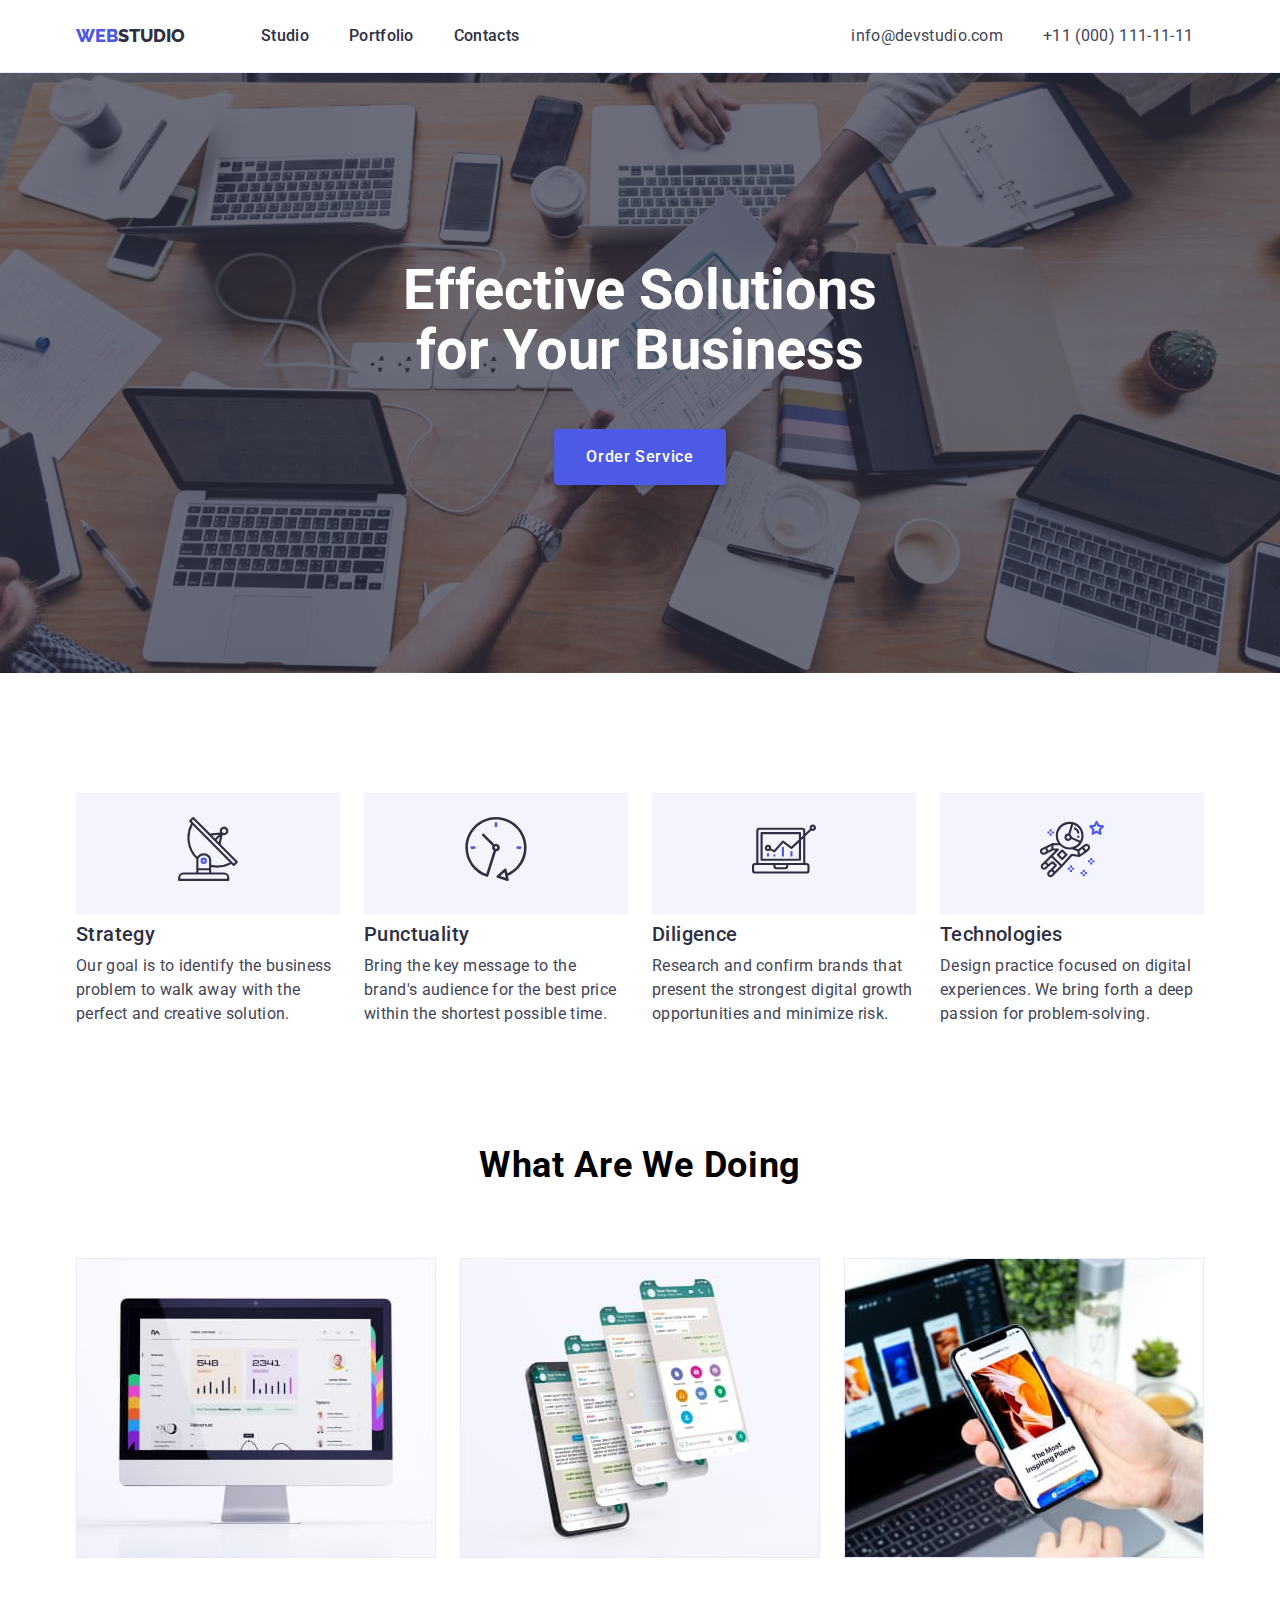
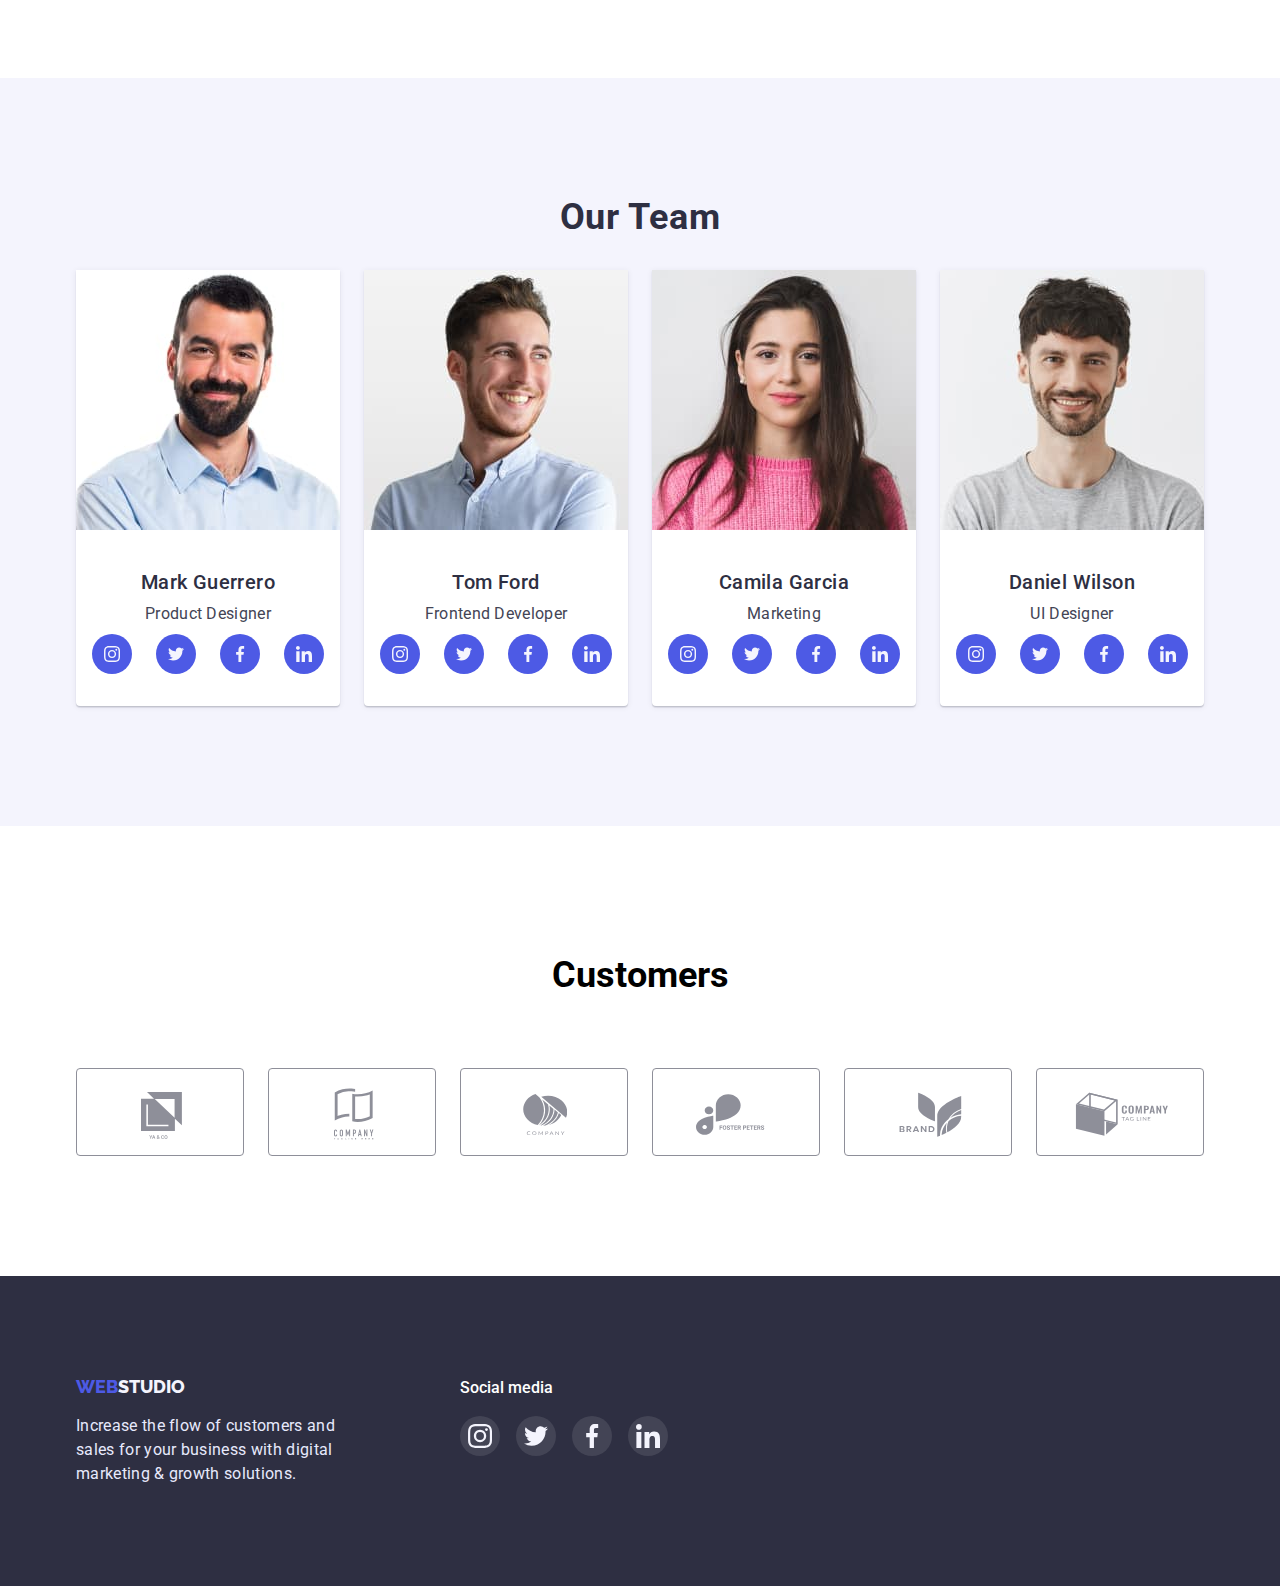
==== index.html @ b9d3d1a8 "add prev version" ====
<!DOCTYPE html>
<html lang="en">
  <head>
    <meta charset="UTF-8" />
    <meta http-equiv="X-UA-Compatible" content="IE=edge" />
    <meta
      name="viewport"
      content="width=device-width, initial-scale=1.0"
    />
    <title>WebStudio</title>
    <link rel="preconnect" href="https://fonts.googleapis.com" />
    <link
      rel="preconnect"
      href="https://fonts.gstatic.com"
      crossorigin
    />
    <link
      href="https://fonts.googleapis.com/css2?family=Raleway:wght@800&family=Roboto:wght@400;500;700;900&display=swap"
      rel="stylesheet"
    />
    <link
      rel="stylesheet"
      href="https://cdnjs.cloudflare.com/ajax/libs/modern-normalize/1.1.0/modern-normalize.min.css"
    />
    <link rel="stylesheet" href="./css/styles.css" />
  </head>
  <body>
    <header class="header">
      <div class="container">
        <nav class="header-nav">
          <a href="./index.html" class="header-logo link-none"
            ><span>Web</span>Studio</a
          >
          <ul class="header-list list-none">
            <li class="header-item">
              <a href="./index.html" class="header-link link-none"
                >Studio</a
              >
            </li>
            <li class="header-item">
              <a href="./portfolio.html" class="header-link link-none"
                >Portfolio</a
              >
            </li>
            <li class="header-item">
              <a href="/contacts" class="header-link link-none"
                >Contacts</a
              >
            </li>
          </ul>
        </nav>
        <ul class="header-contacts list-none">
          <li>
            <a
              href="mailto:info@devstudio.com"
              class="contact-link link-none"
              >info@devstudio.com</a
            >
          </li>
          <li>
            <a href="tel:+110001111111" class="contact-link link-none"
              >+11 (000) 111-11-11</a
            >
          </li>
        </ul>
      </div>
    </header>
    <main>
      <section class="hero">
        <div class="container">
          <h1 class="hero-title">
            Effective Solutions for Your Business
          </h1>
          <button type="button" class="hero-btn">
            Order Service
          </button>
        </div>
      </section>
      <section class="our-features">
        <div class="container">
          <h2 class="visually-hidden">Our features</h2>
          <ul class="our-features-list list-none">
            <li class="our-features-items image-strategy">
              <div class="our-features-icons">
                <svg width="64" height="64">
                  <use
                    href="./images/svg/icons.svg#icon-antenna"
                  ></use>
                </svg>
              </div>
              <h3 class="our-features-suptitle">Strategy</h3>
              <p class="our-features-text">
                Our goal is to identify the business problem to walk
                away with the perfect and creative solution.
              </p>
            </li>
            <li class="our-features-items image-punctuality">
              <div class="our-features-icons">
                <svg width="64" height="64">
                  <use href="./images/svg/icons.svg#icon-clock"></use>
                </svg>
              </div>
              <h3 class="our-features-suptitle">Punctuality</h3>
              <p class="our-features-text">
                Bring the key message to the brand's audience for the
                best price within the shortest possible time.
              </p>
            </li>
            <li class="our-features-items image-diligence">
              <div class="our-features-icons">
                <svg width="64" height="64">
                  <use
                    href="./images/svg/icons.svg#icon-diagram"
                  ></use>
                </svg>
              </div>
              <h3 class="our-features-suptitle">Diligence</h3>
              <p class="our-features-text">
                Research and confirm brands that present the strongest
                digital growth opportunities and minimize risk.
              </p>
            </li>
            <li class="our-features-items image-technologies">
              <div class="our-features-icons">
                <svg width="64" height="64">
                  <use
                    href="./images/svg/icons.svg#icon-astronaut"
                  ></use>
                </svg>
              </div>
              <h3 class="our-features-suptitle">Technologies</h3>
              <p class="our-features-text">
                Design practice focused on digital experiences. We
                bring forth a deep passion for problem-solving.
              </p>
            </li>
          </ul>
        </div>
      </section>
      <section class="what-we-do">
        <div class="container">
          <h2 class="what-we-do-title">What Are We Doing</h2>
          <ul class="what-we-do-list list-none">
            <li class="what-we-do-items">
              <img
                src="./images/features/pc.jpg"
                alt="Computer"
                width="360"
              />
            </li>
            <li class="what-we-do-items">
              <img
                src="./images/features/phone-layers.jpg"
                alt="Mobile phone desctop"
                width="360"
              />
            </li>
            <li class="what-we-do-items">
              <img
                src="./images/features/phone-computer.jpg"
                alt="Man holding phone near computer"
                width="360"
              />
            </li>
          </ul>
        </div>
      </section>
      <section class="our-team">
        <div class="container">
          <h2 class="our-team-title">our team</h2>
          <ul class="our-team-list list-none">
            <li class="our-team-item">
              <img
                src="./images/team/mark.jpg"
                alt="Mark Guerrero photo"
                width="264"
              />
              <div class="our-team-details">
                <h3 class="our-team-name">Mark Guerrero</h3>
                <p class="our-team-position">Product Designer</p>
                <ul class="our-team-social-links list-none">
                  <li class="social-links-item">
                    <a
                      href="https://www.instagram.com/"
                      class="social-links"
                    >
                      <svg
                        class="social-links-ico instagram"
                        width="16"
                        height="16"
                      >
                        <use
                          href="./images/svg/icons.svg#icon-instagram"
                        ></use>
                      </svg>
                    </a>
                  </li>
                  <li class="social-links-item">
                    <a
                      class="social-links"
                      href="https://twitter.com/"
                    >
                      <svg
                        class="social-links-ico twitter"
                        width="16"
                        height="16"
                      >
                        <use
                          href="./images/svg/icons.svg#icon-twitter"
                        ></use>
                      </svg>
                    </a>
                  </li>
                  <li class="social-links-item">
                    <a
                      class="social-links"
                      href="https://facebook.com"
                    >
                      <svg
                        class="social-links-ico facebook"
                        width="16"
                        height="16"
                      >
                        <use
                          href="./images/svg/icons.svg#icon-facebook"
                        ></use>
                      </svg>
                    </a>
                  </li>
                  <li class="social-links-item">
                    <a
                      class="social-links"
                      href="https://linkedin.com"
                    >
                      <svg
                        class="social-links-ico linkedin"
                        width="16"
                        height="16"
                      >
                        <use
                          href="./images/svg/icons.svg#icon-linkedin"
                        ></use>
                      </svg>
                    </a>
                  </li>
                </ul>
              </div>
            </li>
            <li class="our-team-item">
              <img
                src="./images/team/tom.jpg"
                alt="Tom Ford photo"
                width="264"
              />
              <div class="our-team-details">
                <h3 class="our-team-name">Tom Ford</h3>
                <p class="our-team-position">Frontend Developer</p>
                <ul class="our-team-social-links list-none">
                  <li class="social-links-item">
                    <a
                      href="https://www.instagram.com/"
                      class="social-links"
                    >
                      <svg
                        class="social-links-ico instagram"
                        width="16"
                        height="16"
                      >
                        <use
                          href="./images/svg/icons.svg#icon-instagram"
                        ></use>
                      </svg>
                    </a>
                  </li>
                  <li class="social-links-item">
                    <a
                      class="social-links"
                      href="https://twitter.com/"
                    >
                      <svg
                        class="social-links-ico twitter"
                        width="16"
                        height="16"
                      >
                        <use
                          href="./images/svg/icons.svg#icon-twitter"
                        ></use>
                      </svg>
                    </a>
                  </li>
                  <li class="social-links-item">
                    <a
                      class="social-links"
                      href="https://facebook.com"
                    >
                      <svg
                        class="social-links-ico facebook"
                        width="16"
                        height="16"
                      >
                        <use
                          href="./images/svg/icons.svg#icon-facebook"
                        ></use>
                      </svg>
                    </a>
                  </li>
                  <li class="social-links-item">
                    <a
                      class="social-links"
                      href="https://linkedin.com"
                    >
                      <svg
                        class="social-links-ico linkedin"
                        width="16"
                        height="16"
                      >
                        <use
                          href="./images/svg/icons.svg#icon-linkedin"
                        ></use>
                      </svg>
                    </a>
                  </li>
                </ul>
              </div>
            </li>
            <li class="our-team-item">
              <img
                src="./images/team/camila.jpg"
                alt="Camila Garcia photo"
                width="264"
              />
              <div class="our-team-details">
                <h3 class="our-team-name">Camila Garcia</h3>
                <p class="our-team-position">Marketing</p>
                <ul class="our-team-social-links list-none">
                  <li class="social-links-item">
                    <a
                      href="https://www.instagram.com/"
                      class="social-links"
                    >
                      <svg
                        class="social-links-ico instagram"
                        width="16"
                        height="16"
                      >
                        <use
                          href="./images/svg/icons.svg#icon-instagram"
                        ></use>
                      </svg>
                    </a>
                  </li>
                  <li class="social-links-item">
                    <a
                      class="social-links"
                      href="https://twitter.com/"
                    >
                      <svg
                        class="social-links-ico twitter"
                        width="16"
                        height="16"
                      >
                        <use
                          href="./images/svg/icons.svg#icon-twitter"
                        ></use>
                      </svg>
                    </a>
                  </li>
                  <li class="social-links-item">
                    <a
                      class="social-links"
                      href="https://facebook.com"
                    >
                      <svg
                        class="social-links-ico facebook"
                        width="16"
                        height="16"
                      >
                        <use
                          href="./images/svg/icons.svg#icon-facebook"
                        ></use>
                      </svg>
                    </a>
                  </li>
                  <li class="social-links-item">
                    <a
                      class="social-links"
                      href="https://linkedin.com"
                    >
                      <svg
                        class="social-links-ico linkedin"
                        width="16"
                        height="16"
                      >
                        <use
                          href="./images/svg/icons.svg#icon-linkedin"
                        ></use>
                      </svg>
                    </a>
                  </li>
                </ul>
              </div>
            </li>
            <li class="our-team-item">
              <img
                src="./images/team/daniel.jpg"
                alt="Daniel Wilson photo"
                width="264"
              />
              <div class="our-team-details">
                <h3 class="our-team-name">Daniel Wilson</h3>
                <p class="our-team-position">UI Designer</p>
                <ul class="our-team-social-links list-none">
                  <li class="social-links-item">
                    <a
                      href="https://www.instagram.com/"
                      class="social-links"
                    >
                      <svg
                        class="social-links-ico instagram"
                        width="16"
                        height="16"
                      >
                        <use
                          href="./images/svg/icons.svg#icon-instagram"
                        ></use>
                      </svg>
                    </a>
                  </li>
                  <li class="social-links-item">
                    <a
                      class="social-links"
                      href="https://twitter.com/"
                    >
                      <svg
                        class="social-links-ico twitter"
                        width="16"
                        height="16"
                      >
                        <use
                          href="./images/svg/icons.svg#icon-twitter"
                        ></use>
                      </svg>
                    </a>
                  </li>
                  <li class="social-links-item">
                    <a
                      class="social-links"
                      href="https://facebook.com"
                    >
                      <svg
                        class="social-links-ico facebook"
                        width="16"
                        height="16"
                      >
                        <use
                          href="./images/svg/icons.svg#icon-facebook"
                        ></use>
                      </svg>
                    </a>
                  </li>
                  <li class="social-links-item">
                    <a
                      class="social-links"
                      href="https://linkedin.com"
                    >
                      <svg
                        class="social-links-ico linkedin"
                        width="16"
                        height="16"
                      >
                        <use
                          href="./images/svg/icons.svg#icon-linkedin"
                        ></use>
                      </svg>
                    </a>
                  </li>
                </ul>
              </div>
            </li>
          </ul>
        </div>
      </section>
      <section class="customers">
        <div class="container">
          <h1 class="customers-title">Customers</h1>
          <ul class="customers-list list-none">
            <li class="customers-item">
              <a class="customers-item-link" href="./">
                <svg
                  class="customers-item-icons yaco"
                  width="41"
                  height="46.97"
                >
                  <use
                    href="./images/svg/icons.svg#icon-clients-yaco"
                  ></use>
                </svg>
              </a>
            </li>
            <li class="customers-item">
              <a class="customers-item-link" href="./">
                <svg
                  class="customers-item-icons tagline"
                  width="40"
                  height="52"
                >
                  <use
                    href="./images/svg/icons.svg#icon-clients-company-tagline"
                  ></use>
                </svg>
              </a>
            </li>
            <li class="customers-item">
              <a class="customers-item-link" href="./">
                <svg
                  class="customers-item-icons company"
                  width="44"
                  height="41"
                >
                  <use
                    href="./images/svg/icons.svg#icon-clients-company"
                  ></use>
                </svg>
              </a>
            </li>
            <li class="customers-item">
              <a class="customers-item-link" href="./">
                <svg
                  class="customers-item-icons foster"
                  width="84"
                  height="41"
                >
                  <use
                    href="./images/svg/icons.svg#icon-clients-foster-peters"
                  ></use>
                </svg>
              </a>
            </li>
            <li class="customers-item">
              <a class="customers-item-link" href="./">
                <svg
                  class="customers-item-icons brand"
                  width="63"
                  height="45"
                >
                  <use
                    href="./images/svg/icons.svg#icon-clients-brand"
                  ></use>
                </svg>
              </a>
            </li>

            <li class="customers-item">
              <a class="customers-item-link" href="./">
                <svg
                  class="customers-item-icons tag-line"
                  width="94"
                  height="44"
                >
                  <use
                    href="./images/svg/icons.svg#icon-clients-company-tag-line"
                  ></use>
                </svg>
              </a>
            </li>
          </ul>
        </div>
      </section>
    </main>
    <footer class="footer">
      <div class="container">
        <div class="footer-text-part">
          <a href="./index.html" class="logo-menu-footer link-none"
            ><span>Web</span>Studio</a
          >
          <p class="footer-text">
            Increase the flow of customers and sales for your business
            with digital marketing & growth solutions.
          </p>
        </div>
        <div class="footer-social-media-part">
          <p class="footer-social-media-text">Social media</p>
          <ul class="footer-our-team-social-links list-none">
            <li class="footer-social-links-item">
              <a
                href="https://www.instagram.com/"
                class="footer-social-links"
              >
                <svg
                  class="footer-social-links-ico instagram"
                  width="24"
                  height="24"
                >
                  <use
                    href="./images/svg/icons.svg#icon-instagram"
                  ></use>
                </svg>
              </a>
            </li>
            <li class="footer-social-links-item">
              <a
                class="footer-social-links"
                href="https://twitter.com/"
              >
                <svg
                  class="social-links-ico twitter"
                  width="24"
                  height="24"
                >
                  <use
                    href="./images/svg/icons.svg#icon-twitter"
                  ></use>
                </svg>
              </a>
            </li>
            <li class="footer-social-links-item">
              <a
                class="footer-social-links"
                href="https://facebook.com"
              >
                <svg
                  class="footer-social-links-ico facebook"
                  width="24"
                  height="24"
                >
                  <use
                    href="./images/svg/icons.svg#icon-facebook"
                  ></use>
                </svg>
              </a>
            </li>
            <li class="footer-social-links-item">
              <a
                class="footer-social-links"
                href="https://linkedin.com"
              >
                <svg
                  class="footer-social-links-ico linkedin"
                  width="24"
                  height="24"
                >
                  <use
                    href="./images/svg/icons.svg#icon-linkedin"
                  ></use>
                </svg>
              </a>
            </li>
          </ul>
        </div>
      </div>
    </footer>
  </body>
</html>
---- css/styles.css ----
/* -----------------MAIN-PROPERTIES------------------- */

*,
*::before,
*::after {
  box-sizing: border-box;
}

img {
  display: block;
  max-width: 100%;
  height: auto;
}

h1,
h2,
h3,
h4,
h5,
p,
ul {
  margin: 0;
  padding: 0;
}

.container {
  max-width: 1158px;
  padding: 0 15px;
  margin: 0 auto;
  /* outline: 1px solid tomato; */
}
.section {
  padding-top: 120px;
  padding-bottom: 120px;
}
.list-none {
  list-style: none;
}

.link-none {
  text-decoration: none;
}

body {
  font-family: Roboto, sans-serif;
}

.visually-hidden {
  position: absolute;
  width: 1px;
  height: 1px;
  margin: -1px;
  border: 0;
  padding: 0;
  white-space: nowrap;
  clip-path: inset(100%);
  clip: rect(0 0 0 0);
  overflow: hidden;
}
:root {
  --navy-blue-color: #2e2f42;
  --slate-color: #434455;
  --iris-color: #4d5ae5;
  --hover-color: #404bbf;
  --cloud-color: #f4f4fd;
}

/* -----------------INDEX-HEADER------------------- */
.header {
  background-color: #ffffff;
  border-bottom: 1px solid #e7e9fc;
}

.header > .container {
  display: flex;
  flex-wrap: nowrap;
  column-gap: 332px;
  min-width: 1128px;
}

.header-nav {
  display: flex;
  flex-wrap: nowrap;
  column-gap: 76px;
}
.header-list {
  display: inherit;
  flex-wrap: inherit;
  column-gap: 40px;
}

.header-contacts {
  display: flex;
  column-gap: 40px;
}

.header-logo {
  font-family: 'Raleway';
  font-weight: 800;
  font-size: 18px;
  line-height: 1.33;
  text-transform: uppercase;
  color: var(--navy-blue-color);
  padding: 24px 0;
  display: block;
}

.header-logo span {
  color: var(--iris-color);
}

.header-link {
  font-weight: 500;
  font-size: 16px;
  line-height: 1.5;
  letter-spacing: 0.02em;
  color: var(--navy-blue-color);
  padding: 24px 0;
  display: block;
}
.header-link:hover,
.header-link:focus {
  color: var(--hover-color);
}

.contact-link {
  font-weight: 400;
  font-size: 16px;
  line-height: 1.5;
  letter-spacing: 0.02em;
  color: var(--slate-color);
  padding: 24px 0;
  display: block;
}

.contact-link:hover,
.contact-link:focus {
  color: var(--hover-color);
}

/* -----------------INDEX-HERO------------------- */
.hero {
  padding: 188px 0;
  text-align: center;
  background-color: var(--navy-blue-color);
  background-image: linear-gradient(
      to right,
      rgba(46, 47, 66, 0.7),
      rgba(46, 47, 66, 0.7)
    ),
    url(../images/hero/people-office.jpg);
  background-size: 1440px 600px;
  background-repeat: no-repeat;
  background-position: center;
}

.hero-title {
  width: 494px;
  text-align: center;
  margin: 0 auto;

  font-weight: 700;
  font-size: 56px;
  line-height: 1.07;
  color: #ffffff;
}

.hero-btn {
  min-width: 169px;
  height: 56px;
  border-radius: 4px;
  padding: 13px 32px;
  margin-top: 48px;
  box-shadow: 0px 4px 4px rgba(0, 0, 0, 0.15);
  border: 0;
  font-family: inherit;
  font-weight: 500;
  font-size: 16px;
  line-height: 1.5;
  letter-spacing: 0.04em;
  color: #ffffff;
  background-color: var(--iris-color);
  cursor: pointer;
}
.hero-btn:hover,
.hero-btn:focus {
  background-color: var(--hover-color);
}

/* -----------------INDEX-OUR-FEATURES------------------- */
.our-features {
  padding: 120px 0;
}
.our-features-suptitle {
  font-weight: 500;
  font-size: 20px;
  line-height: 1.2;
  letter-spacing: 0.02em;
  color: var(--navy-blue-color);
  margin: 8px 0;
}

.our-features-text {
  font-weight: 400;
  font-size: 16px;
  line-height: 1.5;
  letter-spacing: 0.02em;
  color: var(--slate-color);
}
.our-features-items {
  width: 264px;
}

.our-features-icons {
  width: 264px;
  height: 121px;
  background-color: var(--cloud-color);
  padding: 24px 100px;
}

/* .our-features-items::before {
  content: '';
  display: inline-block;
  width: 264px;
  height: 121px;
  background-color: #f4f4fd;
  background-position: center;
  background-repeat: no-repeat;
} */

/* .image-strategy::before {
  background-image: url(../svg/antenna.svg);
}

.image-punctuality::before {
  background-image: url(../svg/clock.svg);
}

.image-diligence::before {
  background-image: url(../svg/diagram.svg);
}

.image-technologies::before {
  background-image: url(../svg/astronaut.svg);
} */
.our-features-list {
  display: flex;
  gap: 24px;
}

/* -----------------INDEX-What-Are-We-Doing------------------- */
.what-we-do {
  padding-bottom: 120px;
}
.what-we-do-title {
  font-weight: 700;
  font-size: 36px;
  line-height: 1.11;
  letter-spacing: 0.02em;
  text-transform: capitalize;
  color: --navy-blue-color;
  text-align: center;
  margin-bottom: 72px;
}

.what-we-do-list {
  display: flex;
  gap: 24px;
}

.what-we-do-items {
  width: calc((100%-48px) / 3);
}

/* -----------------INDEX-OUR-TEAM------------------- */
.our-team {
  padding: 120px 0;
  background-color: var(--cloud-color);
}

.our-team-details {
  padding: 32px 0;
}
.our-team-title {
  font-weight: 700;
  font-size: 36px;
  line-height: 1.11;
  letter-spacing: 0.02em;
  text-transform: capitalize;
  color: var(--navy-blue-color);
  text-align: center;
  margin-bottom: 32px;
}

.our-team-name {
  font-weight: 500;
  font-size: 20px;
  line-height: 1.2;
  letter-spacing: 0.02em;
  text-align: center;
  color: var(--navy-blue-color);
  margin: 8px 0;
}

.our-team-position {
  font-weight: 400;
  font-size: 16px;
  line-height: 1.5;
  letter-spacing: 0.02em;
  text-align: center;
  color: var(--slate-color);
  margin-bottom: 8px;
}

.our-team-list {
  display: flex;
  gap: 24px;
}

.social-links {
  display: block;
  width: 40px;
  height: 40px;
  border-radius: 50%;
  background-color: var(--iris-color);
  padding: 12px;
}

.social-links-ico.instagram,
.social-links-ico.twitter,
.social-links-ico.facebook,
.social-links-ico.linkedin {
  fill: var(--cloud-color);
}

.social-links:hover,
.social-links:focus {
  background-color: var(--hover-color);
}
.our-team-social-links {
  display: flex;
  gap: 24px;
  justify-content: center;
}

.our-team-item {
  min-width: 264px;
  /* width: calc((100%-72px) / 4); */
  background-color: #fff;
  box-shadow: 0px 1px 6px rgba(46, 47, 66, 0.08),
    0px 1px 1px rgba(46, 47, 66, 0.16),
    0px 2px 1px rgba(46, 47, 66, 0.08);
  border-radius: 0px 0px 4px 4px;
}

/* -----------------INDEX-CUSTOMERS---------------- */
.customers {
  padding-top: 130px;
  padding-bottom: 120px;
}

.customers-title {
  font-weight: 700;
  font-size: 36px;
  line-height: 1.11;
  text-align: center;
}

.customers-list {
  margin-top: 72px;
  display: flex;
  gap: 24px;
}

/* .customers-item {
  min-width: 168px;
  /* min-width: calc((100%-120px) / 6); */
/* height: 88px;
  border: 1px solid #8e8f99;
  border-radius: 4px;
  padding: 16px 32px;
} */

.customers-item-link {
  display: block;
  width: 168px;
  height: 88px;
  border: 1px solid #8e8f99;
  border-radius: 4px;
  fill: #8e8f99;
}

.customers-item-link:hover,
.customers-item-link:focus {
  border: 1px solid var(--hover-color);
  fill: var(--hover-color);
}

.customers-item-icons.yaco {
  margin-top: 23px;
  margin-left: 64px;
}
.customers-item-icons.tagline {
  margin-top: 19px;
  margin-left: 65px;
}
.customers-item-icons.company {
  margin-top: 25px;
  margin-left: 62px;
}
.customers-item-icons.foster {
  margin-top: 25px;
  margin-left: 43px;
}
.customers-item-icons.brand {
  margin-top: 23px;
  margin-left: 54px;
}
.customers-item-icons.tag-line {
  margin-top: 23px;
  margin-left: 38px;
}

/* -----------------INDEX-FOOTER------------------- */

.footer {
  padding-top: 100px;
  padding-bottom: 100px;
  background-color: var(--navy-blue-color);
}

.logo-menu-footer {
  font-family: 'Raleway', sans-serif;
  font-style: normal;
  font-weight: 800;
  font-size: 18px;
  line-height: 1.16;
  text-transform: uppercase;
  color: var(--cloud-color);
}
.logo-menu-footer span {
  color: var(--iris-color);
}
.footer-text {
  font-weight: 400;
  font-size: 16px;
  line-height: 1.5;
  letter-spacing: 0.02em;
  color: #e7e9fc;
  width: 264px;
  margin-top: 16px;
}

.footer-social-media-part {
  width: 208px;
  height: 80px;
}

.footer-social-media-text {
  font-weight: 500;
  font-size: 16px;
  line-height: 1.5;
  color: #ffffff;
  margin-bottom: 16px;
}
.footer > .container {
  display: flex;
  gap: 120px;
  align-items: baseline;
}

.footer-our-team-social-links {
  display: flex;
  gap: 16px;
}
.footer-social-media-icon-list {
  display: flex;
  gap: 16px;
}

.footer-social-links {
  display: block;
  width: 40px;
  height: 40px;
  background-color: rgba(255, 255, 255, 0.1);
  border-radius: 50%;
  padding: 8px;
}
.footer-social-links:hover,
.footer-social-links:focus {
  background-color: #31d0aa;
}
.footer-social-links-ico.instagram,
.footer-social-links-ico.twitter,
.footer-social-links-ico.facebook,
.footer-social-links-ico.linkedin {
  fill: var(--cloud-color);
}

/* -----------------PORTFOLIO------------------- */

.portfolio {
  padding-top: 96px;
  padding-bottom: 120px;
}
.portfolio-btn {
  font-family: 'Roboto';
  font-weight: 500;
  font-size: 16px;
  line-height: 1.5;
  letter-spacing: 0.04em;
  color: var(--iris-color);
  background-color: var(--cloud-color);
  cursor: pointer;
  padding: 12px 24px;
  border: 1px solid #e7e9fc;
  border-radius: 4px;
  cursor: pointer;
}

.portfolio-btn:hover,
.portfolio-btn:focus {
  color: #ffffff;
  background-color: #404bbf;
  border: 1px solid transparent;
  box-shadow: 0px 3px 1px rgba(0, 0, 0, 0.1),
    0px 2px 1px rgba(0, 0, 0, 0.08), 0px 2px 2px rgba(0, 0, 0, 0.12);
}

.portfolio-list {
  display: flex;
  justify-content: center;
  gap: 24px;
  margin-bottom: 72px;
}

.portfolio-images-list {
  display: flex;
  flex-wrap: wrap;
  column-gap: 24px;
  row-gap: 48px;
}

.portfolio-images-title {
  font-weight: 500;
  font-size: 20px;
  line-height: 1.2;
  letter-spacing: 0.02em;
  color: var(--navy-blue-color);
  padding-bottom: 8px;
}

.portfolio-images-text {
  font-weight: 400;
  font-size: 16px;
  line-height: 1.5;
  letter-spacing: 0.02em;
  color: var(--slate-color);
}

.portfolio-image-details {
  padding: 32px 16px;
  border-bottom: 1px solid #e7e9fc;
  border-left: 1px solid #e7e9fc;
  border-right: 1px solid #e7e9fc;
}

.portfolio-images-item {
  width: calc((100%-48px) / 3);
  width: 360px;
  background-color: #fff;
}
.portfolio-images-item-link:hover,
.portfolio-images-item-link:focus {
  display: block;
  box-shadow: 0px 1px 6px rgba(46, 47, 66, 0.08),
    0px 1px 1px rgba(46, 47, 66, 0.16),
    0px 2px 1px rgba(46, 47, 66, 0.08);
}
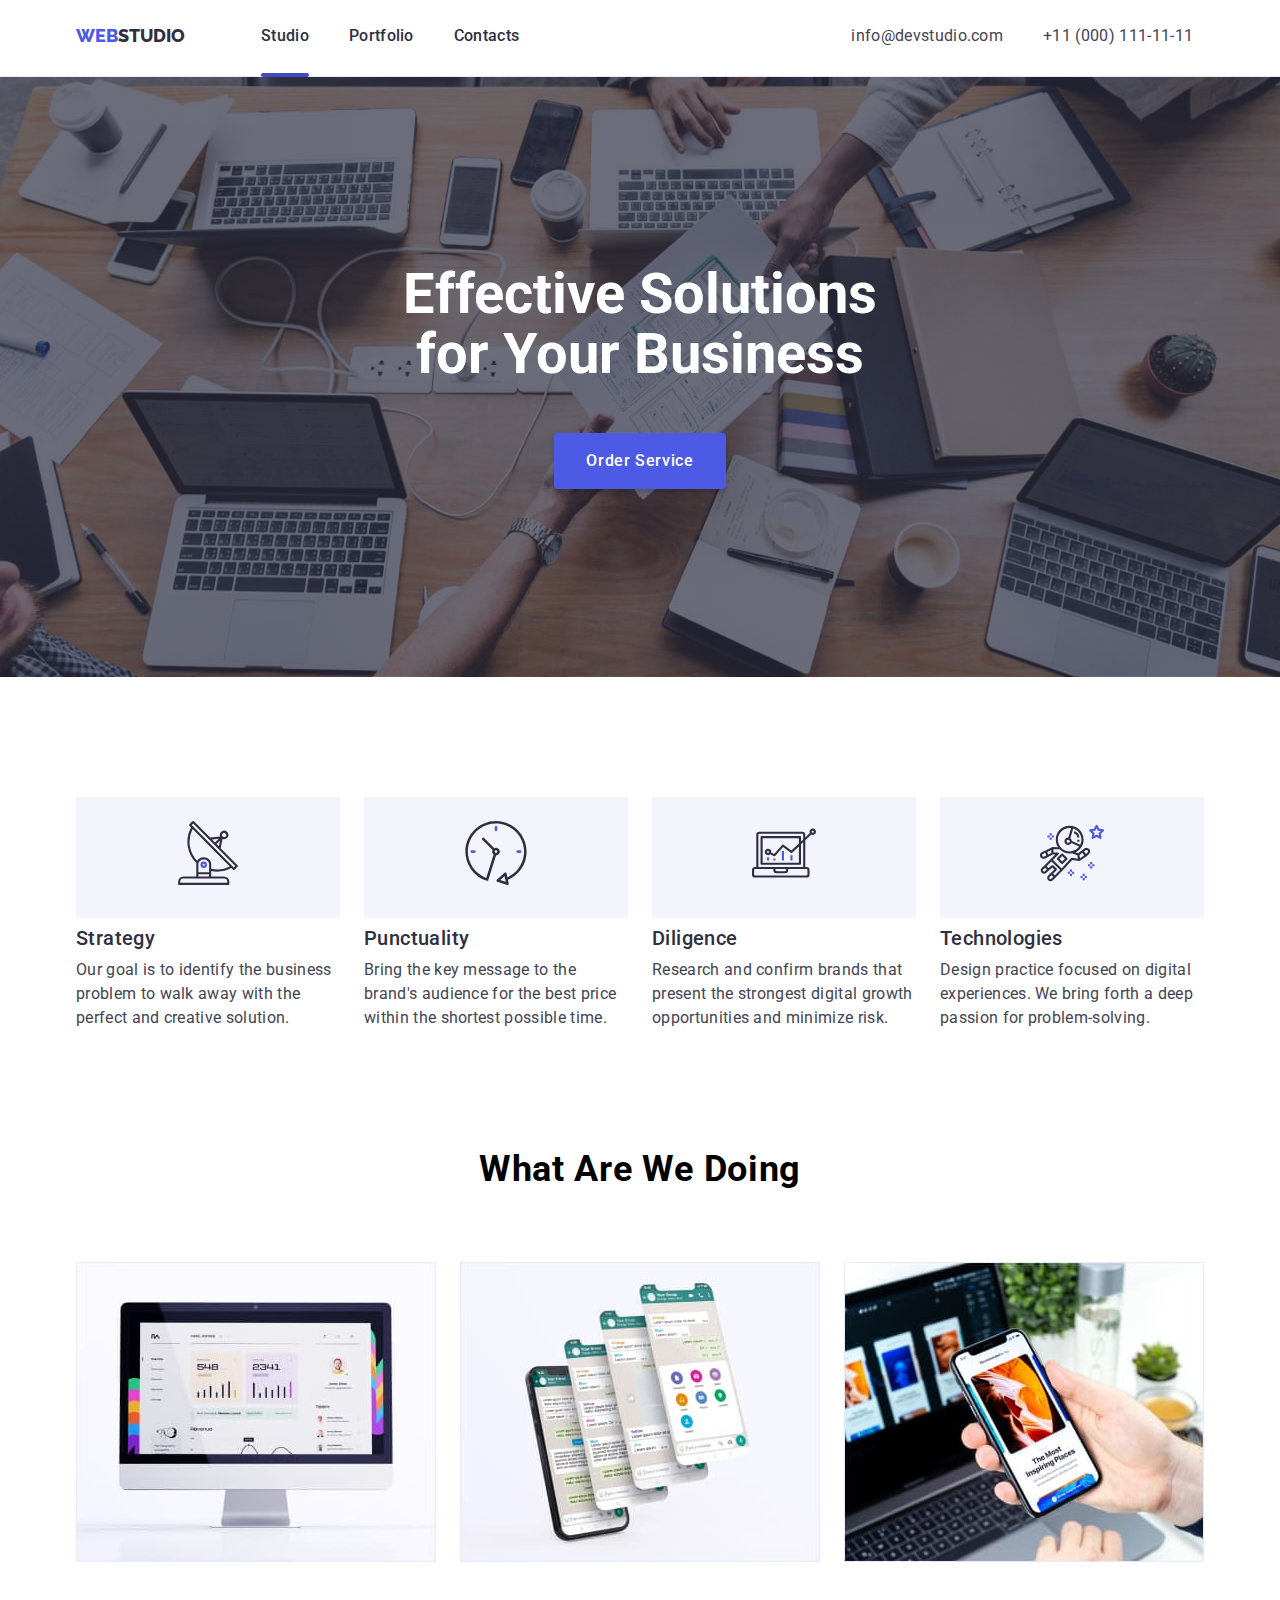
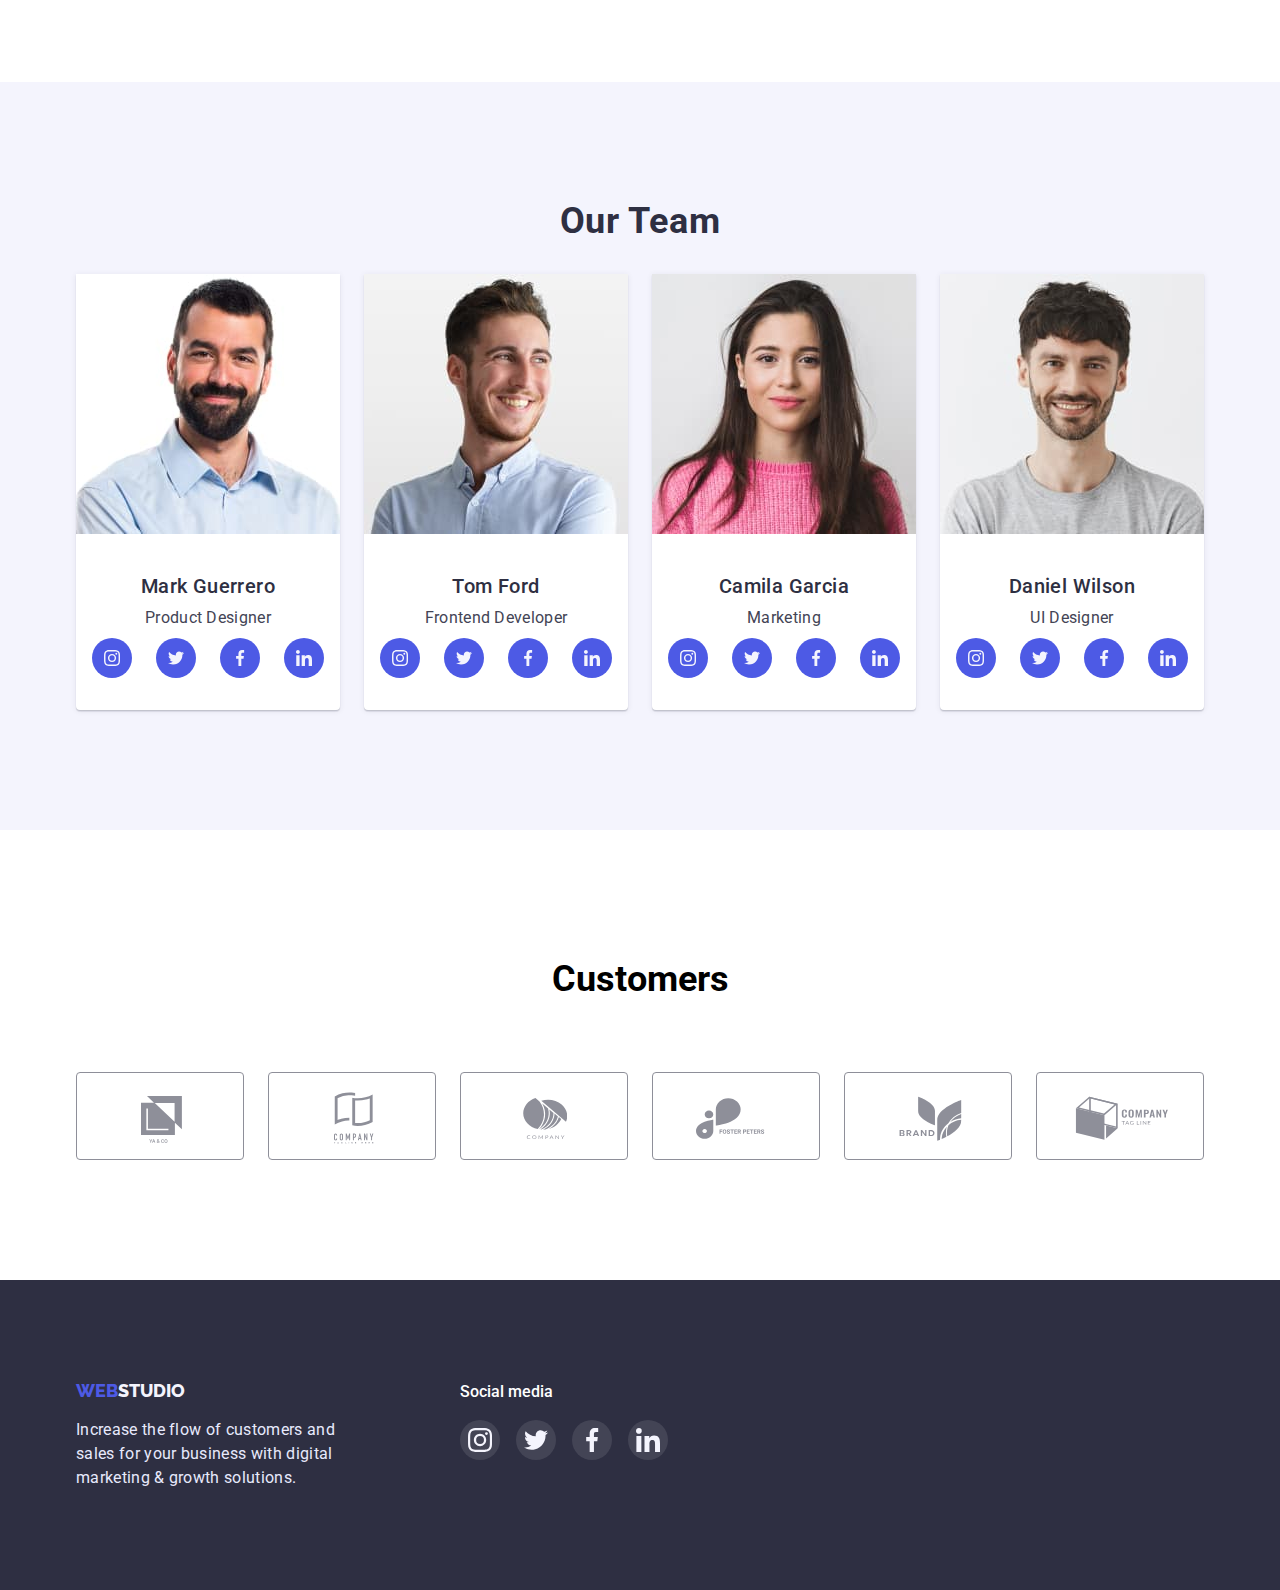
==== commit 91cc9724: "Update index.html" ====
--- a/index.html
+++ b/index.html
@@ -33,7 +33,9 @@
           >
           <ul class="header-list list-none">
             <li class="header-item">
-              <a href="./index.html" class="header-link link-none"
+              <a
+                href="./index.html"
+                class="header-link current-page link-none"
                 >Studio</a
               >
             </li>
@@ -43,7 +45,7 @@
               >
             </li>
             <li class="header-item">
-              <a href="/contacts" class="header-link link-none"
+              <a href="#contacts" class="header-link link-none"
                 >Contacts</a
               >
             </li>
@@ -567,7 +569,7 @@
         </div>
       </section>
     </main>
-    <footer class="footer">
+    <footer id="contacts" class="footer">
       <div class="container">
         <div class="footer-text-part">
           <a href="./index.html" class="logo-menu-footer link-none"
@@ -649,5 +651,6 @@
         </div>
       </div>
     </footer>
+    <script src="./modal.js"></script>
   </body>
 </html>
--- a/css/styles.css
+++ b/css/styles.css
@@ -122,7 +122,15 @@
 .header-link:focus {
   color: var(--hover-color);
 }
-
+.current-page::after {
+  content: '';
+  position: relative;
+  top: 25px;
+  display: block;
+  border-radius: 2px;
+  height: 4px;
+  background-color: var(--hover-color);
+}
 .contact-link {
   font-weight: 400;
   font-size: 16px;
@@ -182,8 +190,12 @@
   background-color: var(--iris-color);
   cursor: pointer;
 }
-.hero-btn:hover,
+/* .hero-btn:hover,
 .hero-btn:focus {
+  background-color: var(--hover-color);
+} */
+
+.hero-btn:is(:hover, :focus) {
   background-color: var(--hover-color);
 }
 
@@ -577,3 +589,8 @@
     0px 1px 1px rgba(46, 47, 66, 0.16),
     0px 2px 1px rgba(46, 47, 66, 0.08);
 }
+
+/* -----------------CONTACTS------------------- */
+.contact-fill {
+  padding-top: 700px;
+}
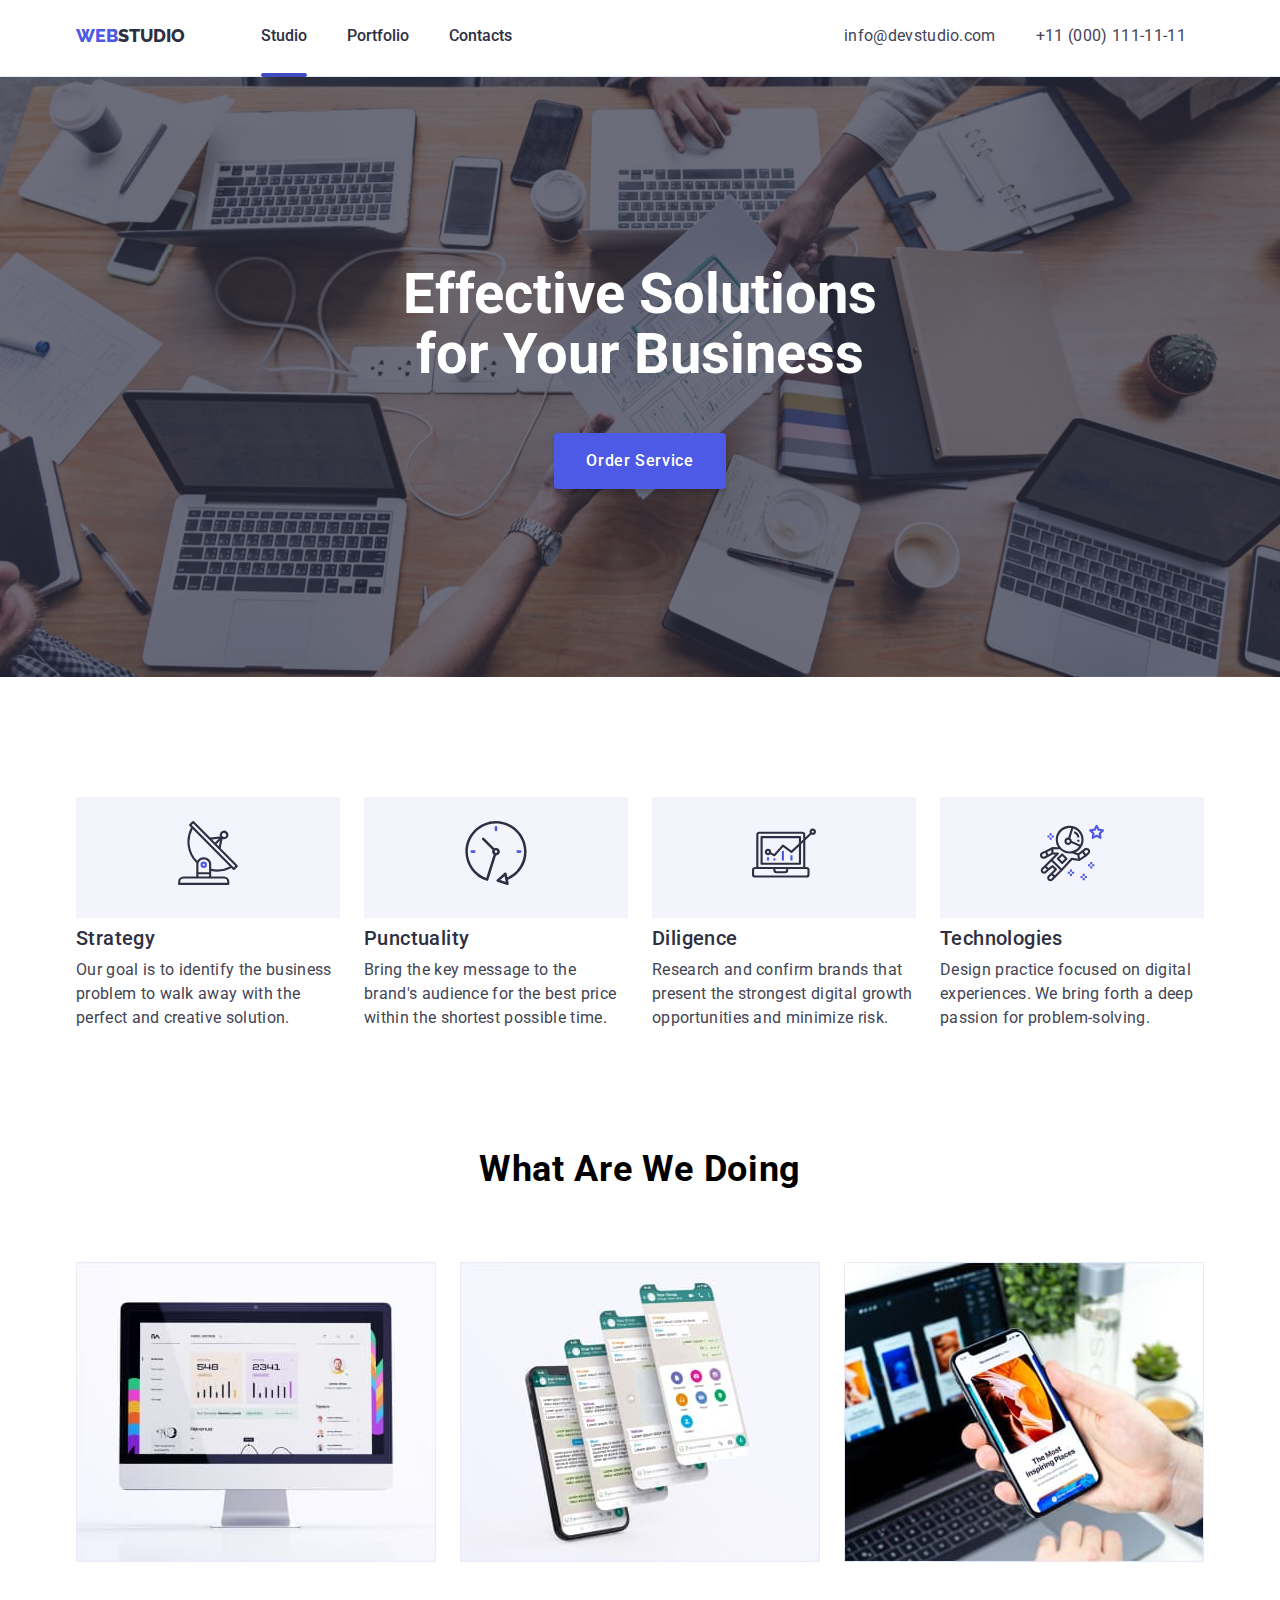
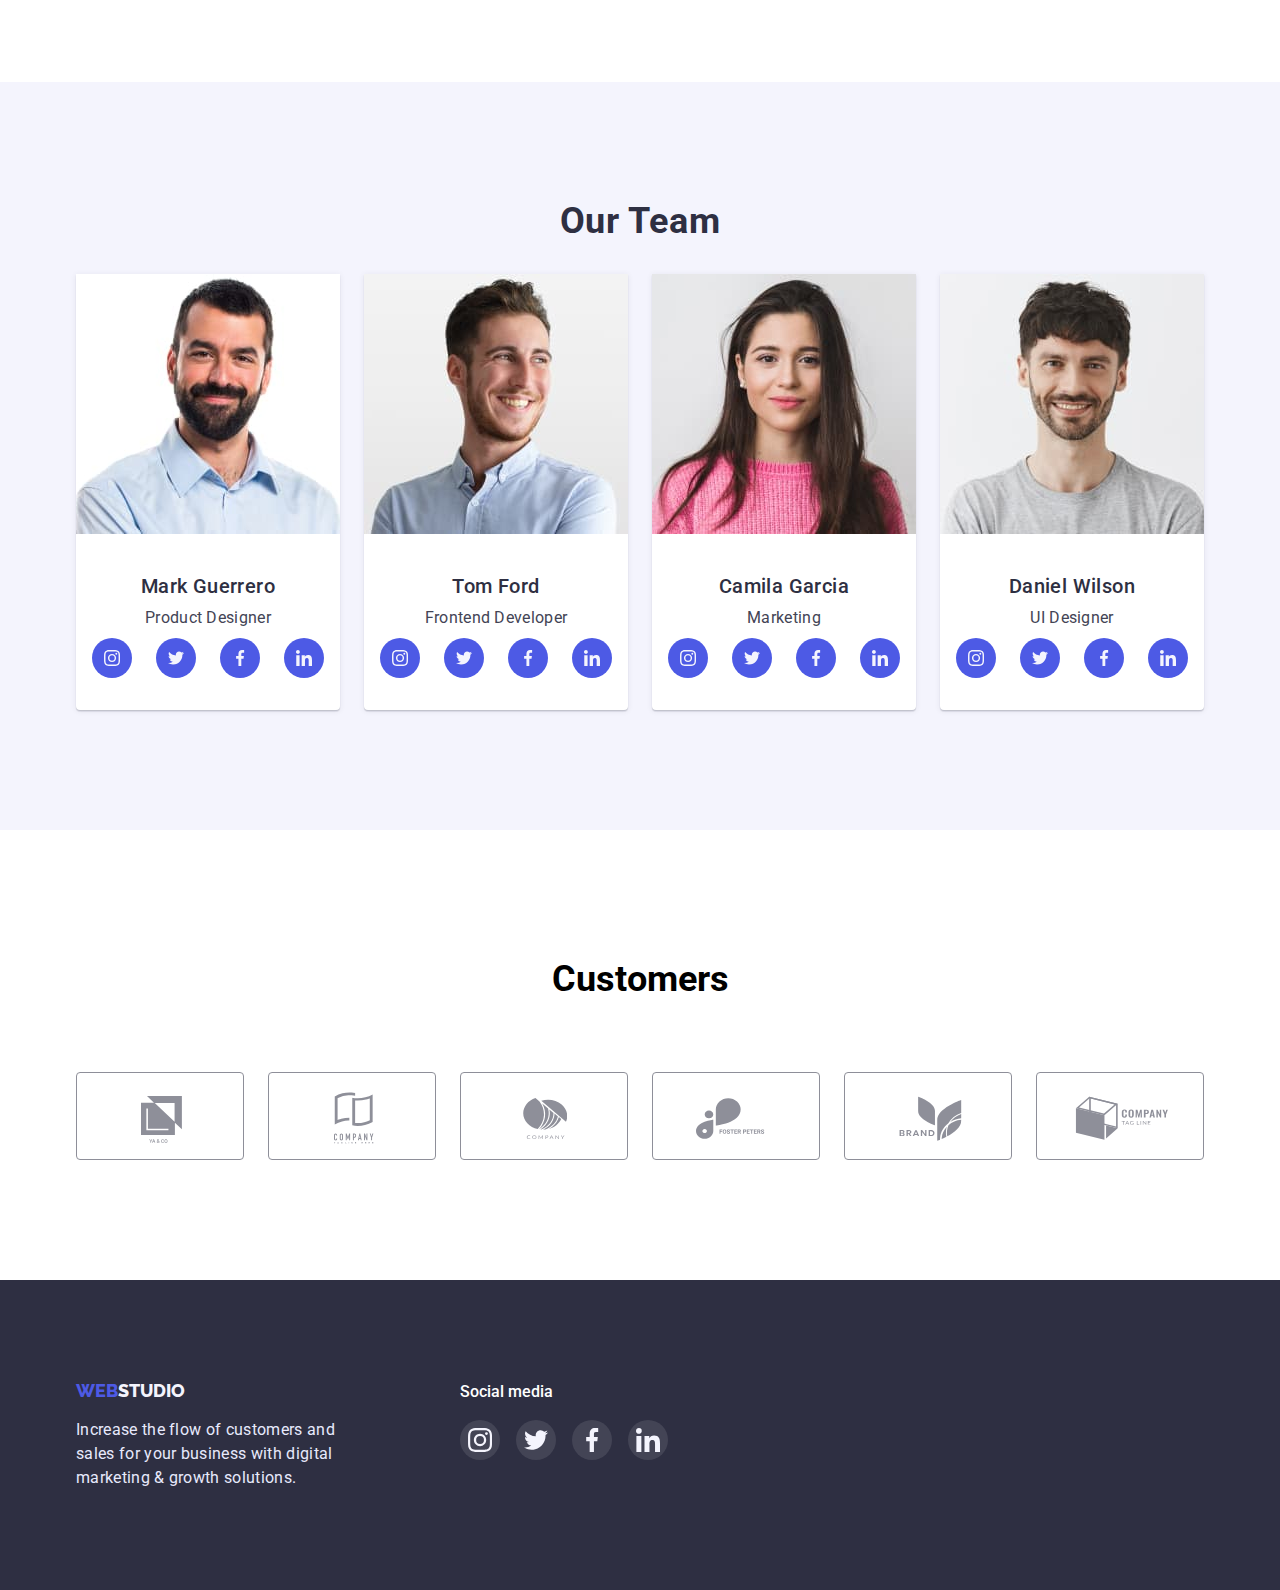
==== commit 8ced6c2a: "Update index.html" ====
--- a/index.html
+++ b/index.html
@@ -45,7 +45,7 @@
               >
             </li>
             <li class="header-item">
-              <a href="#contacts" class="header-link link-none"
+              <a href="./contacts.html" class="header-link link-none"
                 >Contacts</a
               >
             </li>
@@ -73,7 +73,7 @@
           <h1 class="hero-title">
             Effective Solutions for Your Business
           </h1>
-          <button type="button" class="hero-btn">
+          <button data-modal-open type="button" class="hero-btn">
             Order Service
           </button>
         </div>
@@ -651,6 +651,21 @@
         </div>
       </div>
     </footer>
+    <div class="backdrop is-hidden" data-modal>
+      <div class="modal">
+        <button
+          data-modal-close
+          type="button"
+          class="modal-close-btn"
+        >
+          <svg class="modal-close-svg" width="8" height="8">
+            <use
+              href="./images/svg/icons.svg#icon-modal-close-btn"
+            ></use>
+          </svg>
+        </button>
+      </div>
+    </div>
     <script src="./modal.js"></script>
   </body>
 </html>
--- a/css/styles.css
+++ b/css/styles.css
@@ -113,7 +113,7 @@
   font-weight: 500;
   font-size: 16px;
   line-height: 1.5;
-  letter-spacing: 0.02em;
+  /* letter-spacing: 0.02em; */
   color: var(--navy-blue-color);
   padding: 24px 0;
   display: block;
@@ -123,6 +123,8 @@
   color: var(--hover-color);
 }
 .current-page::after {
+  margin: 0;
+  padding: 0;
   content: '';
   position: relative;
   top: 25px;
@@ -508,6 +510,55 @@
 .footer-social-links-ico.linkedin {
   fill: var(--cloud-color);
 }
+/* -----------------MODAL------------------- */
+
+.backdrop {
+  position: fixed;
+  top: 0;
+  left: 0;
+  width: 100%;
+  height: 100%;
+  background-color: rgba(46, 47, 66, 0.4);
+}
+
+.backdrop.is-hidden {
+  opacity: 0;
+  visibility: hidden;
+  pointer-events: none;
+}
+
+.modal {
+  position: absolute;
+  top: 50%;
+  left: 50%;
+  transform: translate(-50%, -50%);
+  min-width: 408px;
+  min-height: 576px;
+  background: #fcfcfc;
+  box-shadow: 0px 1px 1px rgba(0, 0, 0, 0.14),
+    0px 1px 3px rgba(0, 0, 0, 0.12), 0px 2px 1px rgba(0, 0, 0, 0.2);
+  border-radius: 4px;
+}
+
+.modal-close-btn {
+  position: relative;
+  top: 24px;
+  left: 360px;
+  padding: 7px;
+  width: 24px;
+  height: 24px;
+
+  border-radius: 50%;
+  background: #e7e9fc;
+  border: 1px solid rgba(0, 0, 0, 0.1);
+  cursor: pointer;
+}
+
+.modal-close-svg {
+  display: block;
+  top: 50%;
+  left: 50%;
+}
 
 /* -----------------PORTFOLIO------------------- */
 
@@ -591,6 +642,7 @@
 }
 
 /* -----------------CONTACTS------------------- */
-.contact-fill {
-  padding-top: 700px;
-}
+.contact-page-content {
+  padding: 350px 0;
+  width: 1128px;
+}
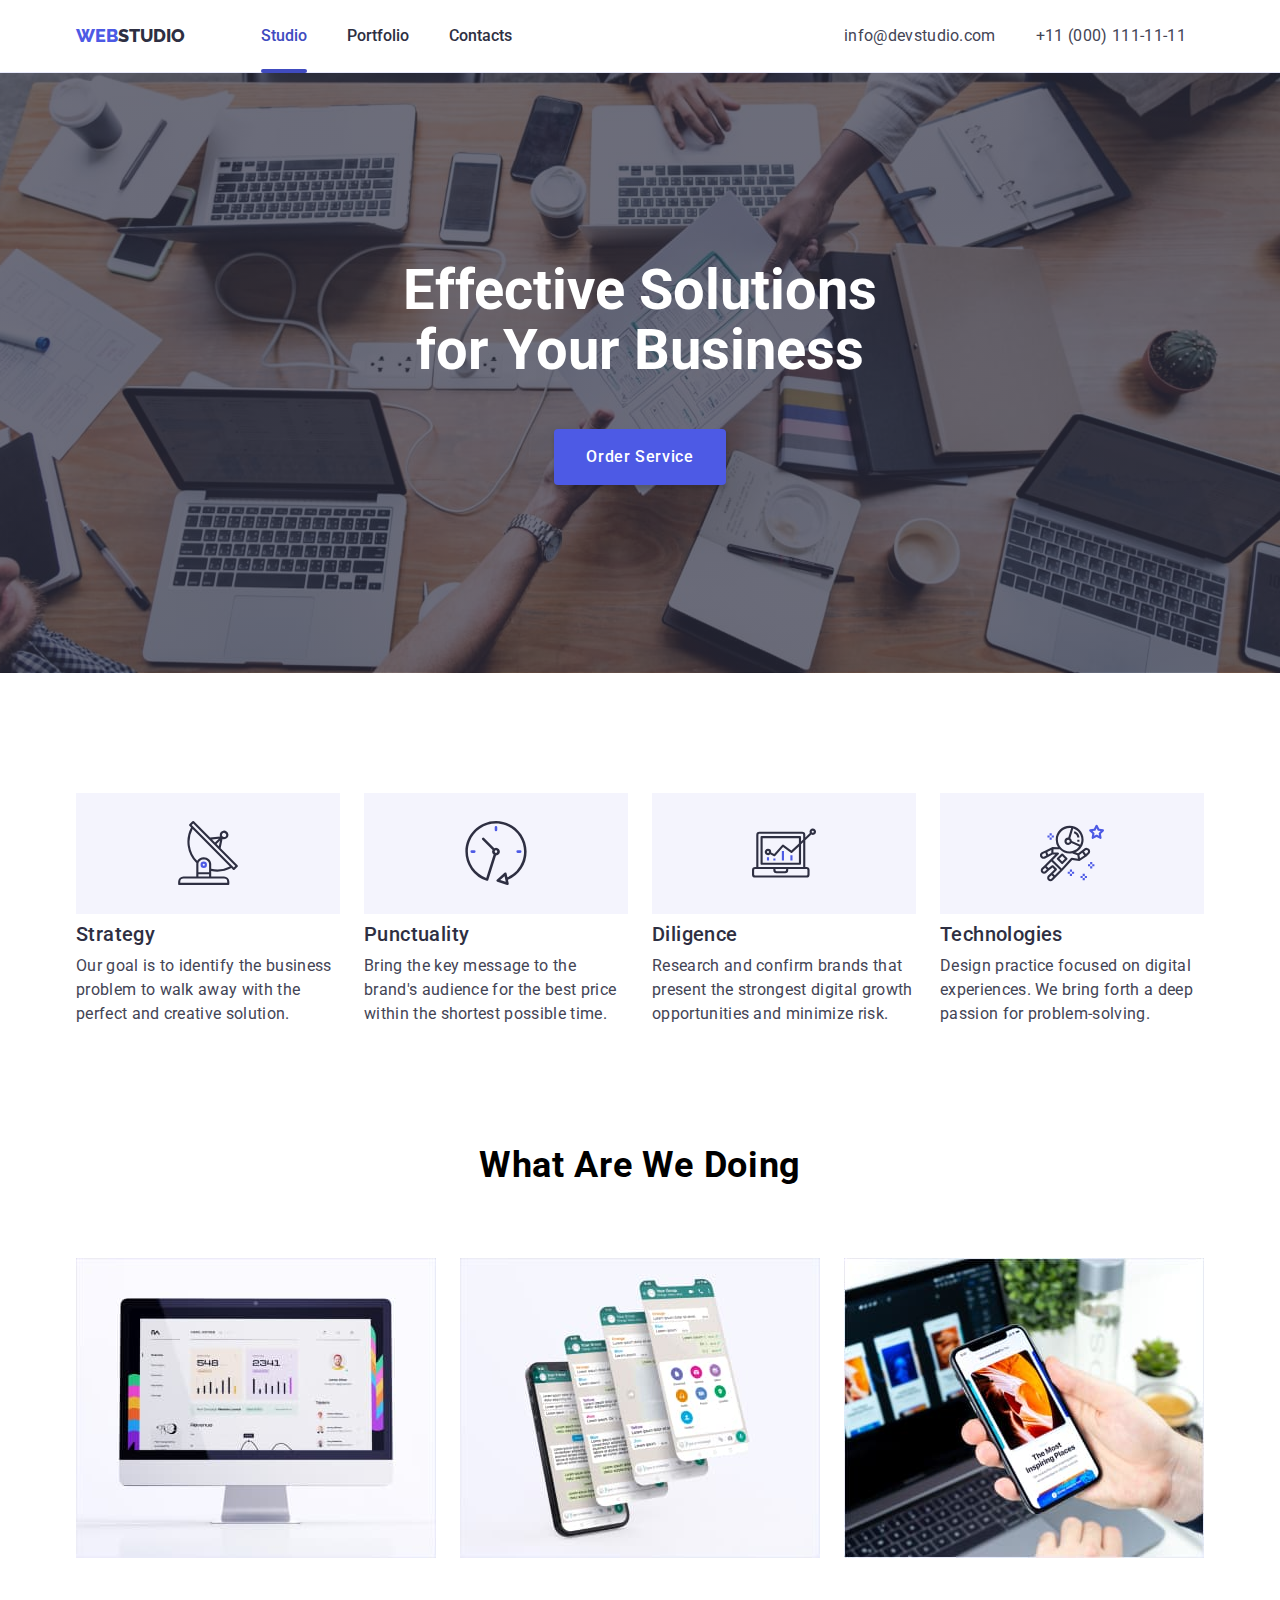
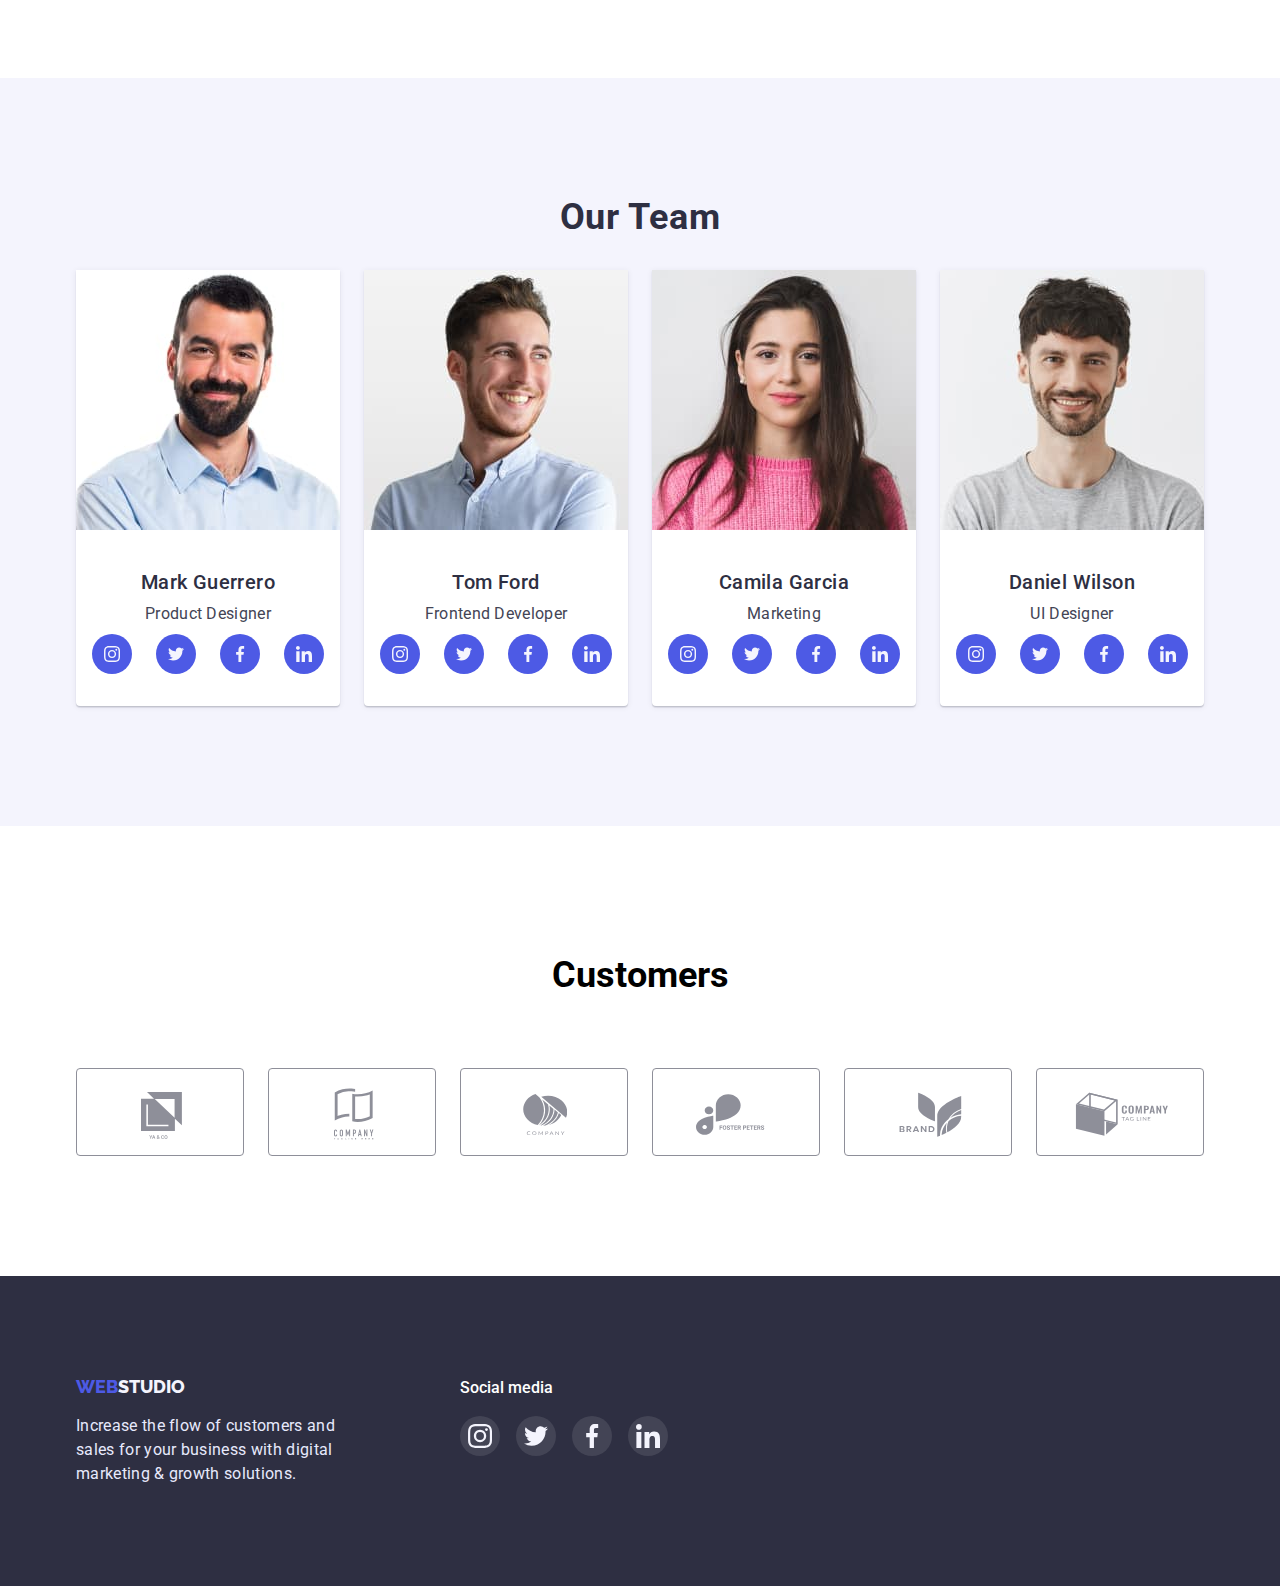
==== commit b6f757dc: "Update index.html" ====
--- a/index.html
+++ b/index.html
@@ -666,6 +666,6 @@
         </button>
       </div>
     </div>
-    <script src="./modal.js"></script>
+    <script src="./js/modal.js"></script>
   </body>
 </html>
--- a/css/styles.css
+++ b/css/styles.css
@@ -122,13 +122,29 @@
 .header-link:focus {
   color: var(--hover-color);
 }
-.current-page::after {
+/* .current-page::after {
   margin: 0;
   padding: 0;
   content: '';
   position: relative;
   top: 25px;
   display: block;
+  border-radius: 2px;
+  height: 4px;
+  background-color: var(--hover-color);
+} */
+
+.current-page {
+  position: relative;
+  color: var(--hover-color);
+}
+
+.current-page::after {
+  content: '';
+  position: absolute;
+  left: 0;
+  bottom: -1px;
+  width: 100%;
   border-radius: 2px;
   height: 4px;
   background-color: var(--hover-color);
@@ -226,10 +242,13 @@
 }
 
 .our-features-icons {
+  display: flex;
+  justify-content: center;
+  align-items: center;
   width: 264px;
   height: 121px;
   background-color: var(--cloud-color);
-  padding: 24px 100px;
+  /* padding: 24px 100px;  с таким параметром неверный отступ снизу*/
 }
 
 /* .our-features-items::before {
@@ -629,6 +648,7 @@
 }
 
 .portfolio-images-item {
+  position: relative;
   width: calc((100%-48px) / 3);
   width: 360px;
   background-color: #fff;
@@ -639,6 +659,18 @@
   box-shadow: 0px 1px 6px rgba(46, 47, 66, 0.08),
     0px 1px 1px rgba(46, 47, 66, 0.16),
     0px 2px 1px rgba(46, 47, 66, 0.08);
+}
+
+.portfolio-wrap {
+  position: absolute;
+  top: 0;
+  height: 300px;
+  font-weight: 400;
+  font-size: 16px;
+  line-height: 1.5;
+  color: #fff;
+  background-color: #4d5ae5;
+  padding: 40px 32px;
 }
 
 /* -----------------CONTACTS------------------- */
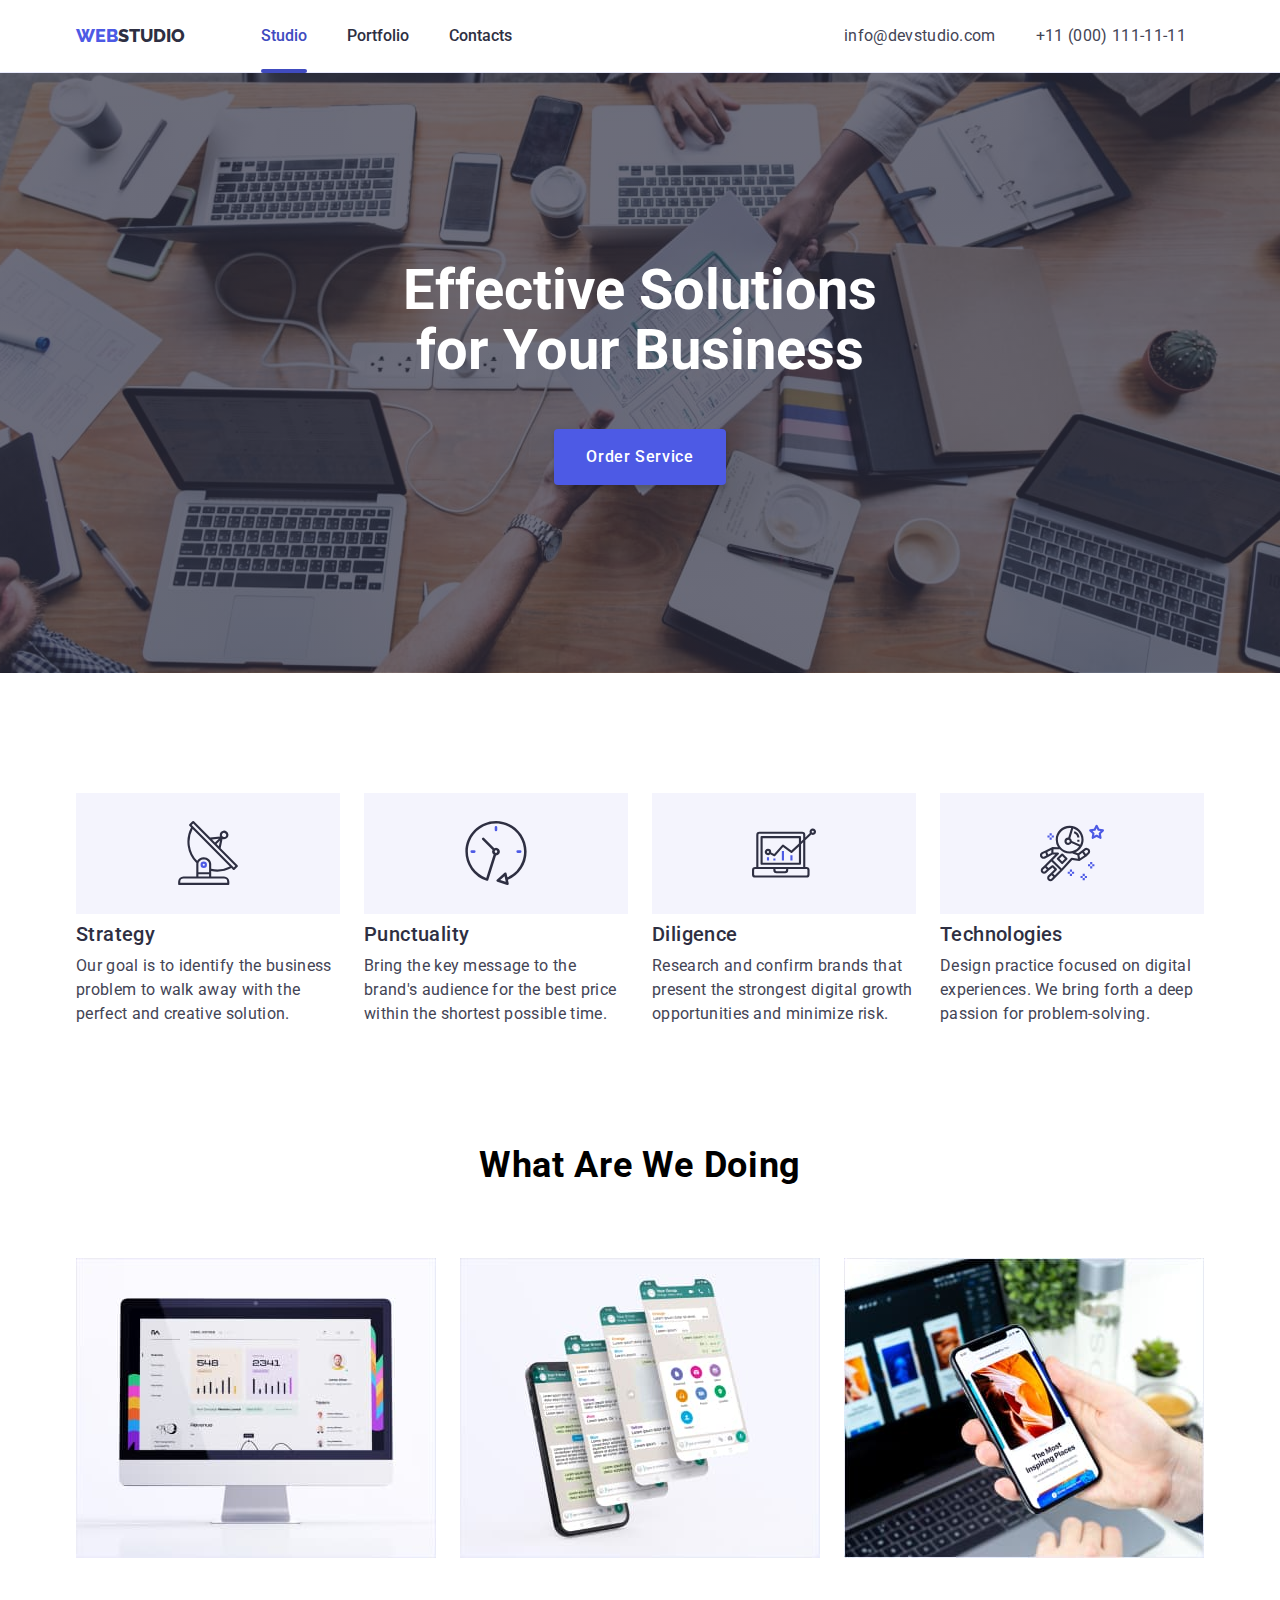
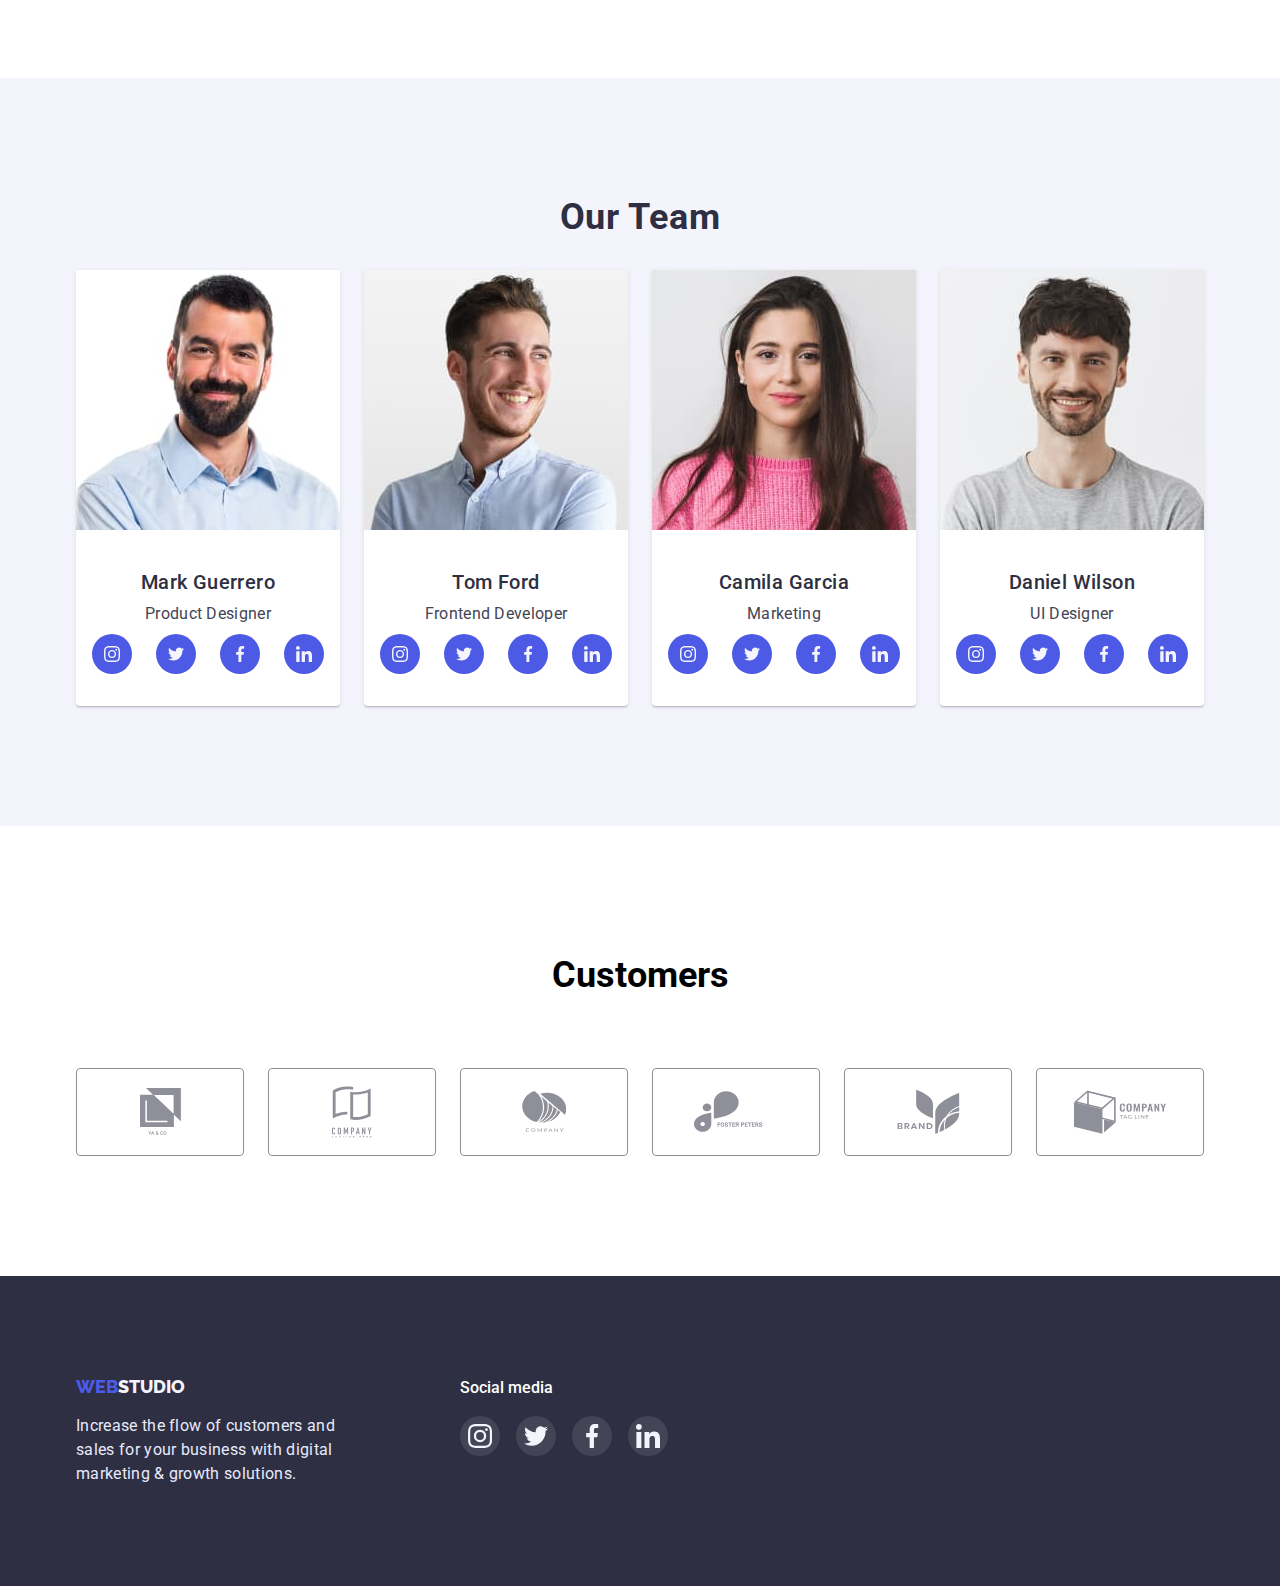
==== commit 6ea5b954: "Update index.html" ====
--- a/index.html
+++ b/index.html
@@ -664,6 +664,46 @@
             ></use>
           </svg>
         </button>
+        <p class="input-data-title">
+          Leave your contacts and we will call you back
+        </p>
+        <div class="input-data">
+          <form name="feedback_form" autocomplete="on" novalidate>
+            <label>
+              Name
+              <input type="text" name="username" autofocus />
+            </label>
+            <label>
+              Phone
+              <input type="tel" name="phone-number" id="" />
+            </label>
+            <label>
+              Email
+              <input type="email" name="email" />
+            </label>
+            <label>
+              Comment
+              <textarea
+                name="feedback"
+                rows="5"
+                placeholder="Text input"
+              ></textarea>
+            </label>
+            <label>
+              <input
+                type="checkbox"
+                name="terms-condition"
+                value=""
+                checked
+              />
+            </label>
+            <a href="http://" class=""
+              >I accept the terms and conditions of the
+              <span>Privacy Policy</span>
+            </a>
+            <button type="submit">Send</button>
+          </form>
+        </div>
       </div>
     </div>
     <script src="./js/modal.js"></script>
--- a/css/styles.css
+++ b/css/styles.css
@@ -63,6 +63,7 @@
   --iris-color: #4d5ae5;
   --hover-color: #404bbf;
   --cloud-color: #f4f4fd;
+  --transition-time: 250ms cubic-bezier(0.4, 0, 0.2, 1);
 }
 
 /* -----------------INDEX-HEADER------------------- */
@@ -113,10 +114,10 @@
   font-weight: 500;
   font-size: 16px;
   line-height: 1.5;
-  /* letter-spacing: 0.02em; */
   color: var(--navy-blue-color);
   padding: 24px 0;
   display: block;
+  transition: color var(--transition-time);
 }
 .header-link:hover,
 .header-link:focus {
@@ -157,6 +158,7 @@
   color: var(--slate-color);
   padding: 24px 0;
   display: block;
+  transition: color var(--transition-time);
 }
 
 .contact-link:hover,
@@ -207,6 +209,7 @@
   color: #ffffff;
   background-color: var(--iris-color);
   cursor: pointer;
+  transition: background-color var(--transition-time);
 }
 /* .hero-btn:hover,
 .hero-btn:focus {
@@ -351,20 +354,27 @@
 }
 
 .social-links {
-  display: block;
+  display: flex;
+  justify-content: center;
+  align-items: center;
   width: 40px;
   height: 40px;
   border-radius: 50%;
   background-color: var(--iris-color);
-  padding: 12px;
-}
-
-.social-links-ico.instagram,
+  /* padding: 12px; */
+  transition: background-color var(--transition-time);
+}
+
+.social-links-ico {
+  fill: var(--cloud-color);
+}
+
+/* .social-links-ico.instagram,
 .social-links-ico.twitter,
 .social-links-ico.facebook,
 .social-links-ico.linkedin {
   fill: var(--cloud-color);
-}
+} */
 
 .social-links:hover,
 .social-links:focus {
@@ -415,12 +425,16 @@
 } */
 
 .customers-item-link {
-  display: block;
+  display: flex;
+  justify-content: center;
+  align-items: center;
   width: 168px;
   height: 88px;
   border: 1px solid #8e8f99;
   border-radius: 4px;
   fill: #8e8f99;
+  transition: border var(--transition-time),
+    fill var(--transition-time);
 }
 
 .customers-item-link:hover,
@@ -429,7 +443,7 @@
   fill: var(--hover-color);
 }
 
-.customers-item-icons.yaco {
+/* .customers-item-icons.yaco {
   margin-top: 23px;
   margin-left: 64px;
 }
@@ -452,7 +466,7 @@
 .customers-item-icons.tag-line {
   margin-top: 23px;
   margin-left: 38px;
-}
+} */
 
 /* -----------------INDEX-FOOTER------------------- */
 
@@ -512,12 +526,15 @@
 }
 
 .footer-social-links {
-  display: block;
+  display: flex;
+  justify-content: center;
+  align-items: center;
   width: 40px;
   height: 40px;
   background-color: rgba(255, 255, 255, 0.1);
   border-radius: 50%;
-  padding: 8px;
+  /* padding: 8px; */
+  transition: background-color var(--transition-time);
 }
 .footer-social-links:hover,
 .footer-social-links:focus {
@@ -538,6 +555,8 @@
   width: 100%;
   height: 100%;
   background-color: rgba(46, 47, 66, 0.4);
+  transition: opacity 400ms cubic-bezier(0.4, 0, 0.2, 1),
+    visibility 400ms cubic-bezier(0.4, 0, 0.2, 1);
 }
 
 .backdrop.is-hidden {
@@ -550,33 +569,62 @@
   position: absolute;
   top: 50%;
   left: 50%;
-  transform: translate(-50%, -50%);
-  min-width: 408px;
+  transform: translate(-50%, -50%) scale(1);
+  width: 408px;
   min-height: 576px;
+  padding: 0 24px 24px 24px;
   background: #fcfcfc;
   box-shadow: 0px 1px 1px rgba(0, 0, 0, 0.14),
     0px 1px 3px rgba(0, 0, 0, 0.12), 0px 2px 1px rgba(0, 0, 0, 0.2);
   border-radius: 4px;
+  transition: transform 400ms cubic-bezier(0.4, 0, 0.2, 1);
+}
+
+.backdrop.is-hidden .modal {
+  transform: translate(-50%, -50%) scale(0);
 }
 
 .modal-close-btn {
-  position: relative;
+  position: absolute;
   top: 24px;
-  left: 360px;
+  right: 24px;
   padding: 7px;
   width: 24px;
   height: 24px;
-
   border-radius: 50%;
-  background: #e7e9fc;
+  color: #000;
+  background-color: #e7e9fc;
   border: 1px solid rgba(0, 0, 0, 0.1);
   cursor: pointer;
+  transition: color var(--transition-time),
+    background-color var(--transition-time);
 }
 
 .modal-close-svg {
+  fill: currentColor;
   display: block;
   top: 50%;
   left: 50%;
+}
+.modal-close-btn:hover {
+  color: #fff;
+  background-color: var(--hover-color);
+}
+
+.input-data-title {
+  font-family: inherit;
+  font-weight: 500;
+  font-size: 16px;
+  line-height: 1.5;
+  text-align: center;
+  color: var(--navy-blue-color);
+  margin-top: 72px;
+  margin-bottom: 16px;
+}
+.input-data label {
+  display: flex;
+  flex-direction: column;
+  margin-bottom: 8px;
 }
 
 /* -----------------PORTFOLIO------------------- */
@@ -598,6 +646,9 @@
   border: 1px solid #e7e9fc;
   border-radius: 4px;
   cursor: pointer;
+  transition: color var(--transition-time),
+    background-color var(--transition-time),
+    border var(--transition-time), box-shadow var(--transition-time);
 }
 
 .portfolio-btn:hover,
@@ -641,38 +692,57 @@
 }
 
 .portfolio-image-details {
+  position: relative;
+  width: 100%;
+  background-color: #fff;
   padding: 32px 16px;
   border-bottom: 1px solid #e7e9fc;
   border-left: 1px solid #e7e9fc;
   border-right: 1px solid #e7e9fc;
+  z-index: 2;
 }
 
 .portfolio-images-item {
-  position: relative;
   width: calc((100%-48px) / 3);
   width: 360px;
   background-color: #fff;
 }
+.portfolio-images-item-link {
+  position: relative;
+  overflow: hidden;
+  display: block;
+
+  box-shadow: 0px 1px 6px rgba(46, 47, 66, 0.08);
+  transition: box-shadow var(--transition-time);
+}
+
 .portfolio-images-item-link:hover,
 .portfolio-images-item-link:focus {
-  display: block;
   box-shadow: 0px 1px 6px rgba(46, 47, 66, 0.08),
     0px 1px 1px rgba(46, 47, 66, 0.16),
     0px 2px 1px rgba(46, 47, 66, 0.08);
 }
 
-.portfolio-wrap {
+.portfolio-overlay {
   position: absolute;
   top: 0;
-  height: 300px;
+  left: 0;
+  width: 100%;
+  height: 100%;
   font-weight: 400;
   font-size: 16px;
   line-height: 1.5;
   color: #fff;
   background-color: #4d5ae5;
   padding: 40px 32px;
-}
-
+  transform: translateY(100%);
+  transition: transform var(--transition-time);
+}
+
+.portfolio-images-item-link:hover .portfolio-overlay,
+.portfolio-images-item-link:focus .portfolio-overlay {
+  transform: translateY(0);
+}
 /* -----------------CONTACTS------------------- */
 .contact-page-content {
   padding: 350px 0;
